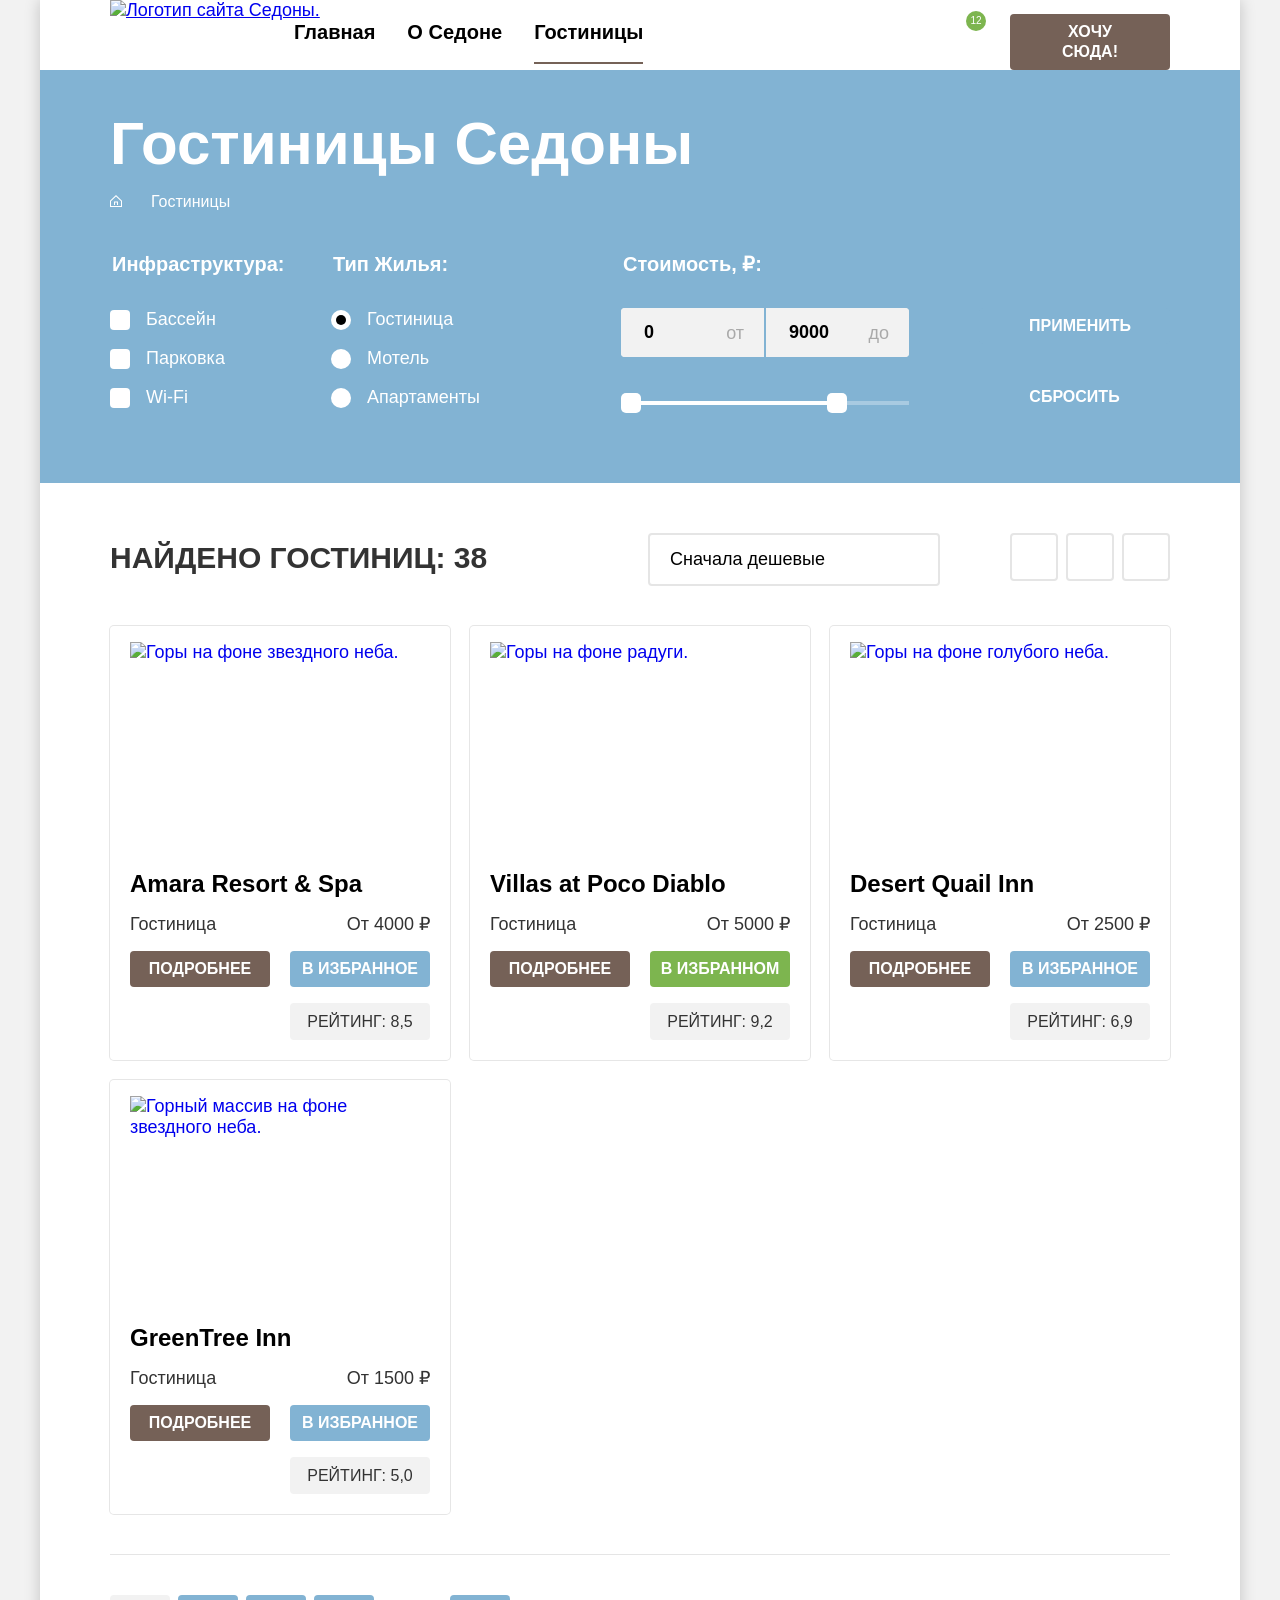
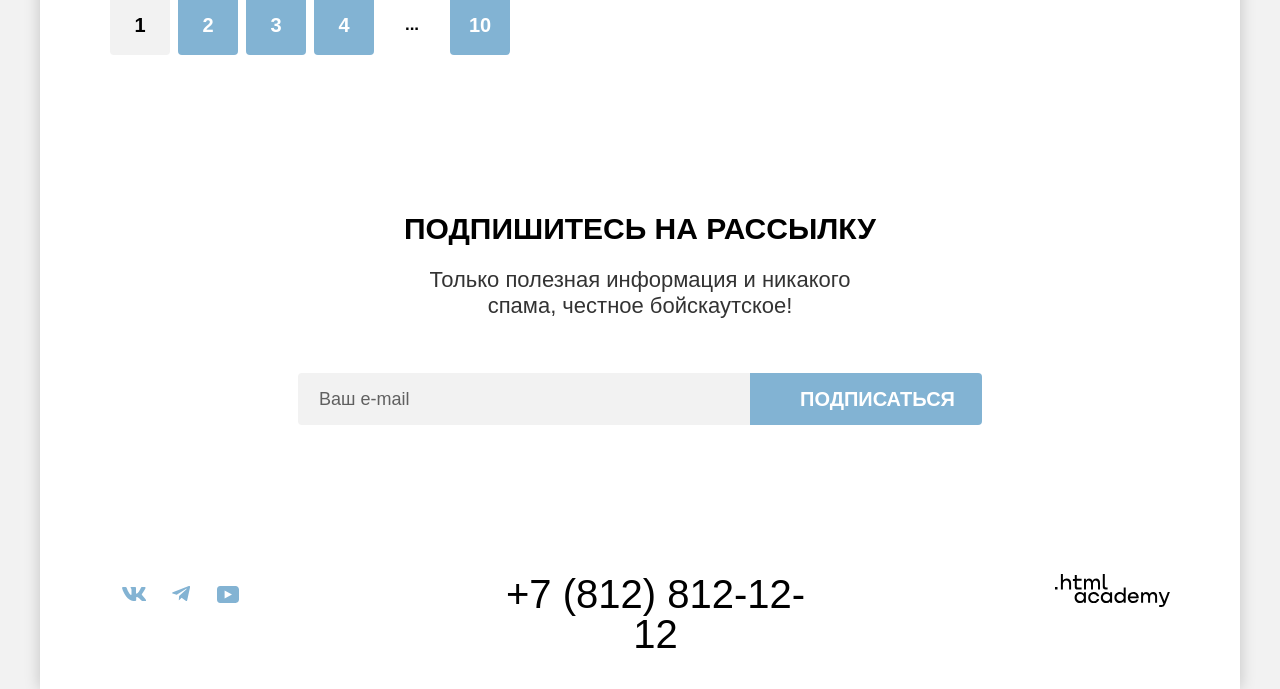
==== catalog.html @ 0b94eb0f "ссылки, правка названия файла" ====
<!DOCTYPE html>
<html lang="ru">

  <head>
    <meta charset="UTF-8">
    <title>Каталог</title>
    <link rel="stylesheet" href="styles/styles.css">
    <link rel="icon" href="favicon.ico">
  </head>

  <body>
    <div class="page-container">
      <header class="page-header">
        <nav class="navigation">
          <a class="navigation-logo" href="index.html">
            <img class="logo" src="images/sedona-logo.svg" alt="Логотип сайта Седоны." width="140" height="70">
          </a>
          <ul class="navigation-list">
            <li class="navigation-item">
              <a class="navigation-link" href="index.html">Главная</a>
            </li>
            <li class="navigation-item">
              <a class="navigation-link" href="#">О Седоне</a>
            </li>
            <li class="navigation-item">
              <a class="navigation-link navigation-link-current">Гостиницы</a>
            </li>
          </ul>
          <ul class="navigation-list navigation-user">
            <li class="navigation-item">
              <a class="navigation-link navigation-link-icon search-icon" href="search.html">
                <span class="visually-hidden">Поиск.</span></a>
            </li>
            <li class="navigation-item">
              <a class="navigation-link navigation-link-icon like-icon" href="like.html">
                <span class="visually-hidden">Избранные отели.</span>
                <span class="like-number">12</span>
              </a>
            </li>
            <li class="navigation-item">
              <a class="navigation-link-button button" href="here.html">Хочу сюда!</a>
            </li>
          </ul>
        </nav>
      </header>
      <main class="main-inner" data-test="main">
        <div class="header-block">
          <div class="header-block-container">
            <header class="inner-header">
              <h1 class="inner-header-title">Гостиницы Седоны</h1>
              <ul class="breadcrumbs-list">
                <li class="breadcrumbs-item">
                  <a class="breadcrumbs-link breadcrumbs-link-index" href="index.html">
                    <svg role="img" aria-label="Вернуться на главную страницу" xmlns="http://www.w3.org/2000/svg"
                      width="12" height="12" fill="none" viewBox="0 0 12 12">
                      <path d="M6 0 0 5.8V12h12V5.8zm5 11H1V6.2l5-4.8 5 4.8z" />
                      <path d="M4 10h1V7.5h2V10h1V6.5H4z" />
                    </svg>
                    <span class="visually-hidden">На главную.</span>
                  </a>
                </li>
                <li class="breadcrumbs-item">
                  <a class="breadcrumbs-link breadcrumbs-link-current">Гостиницы</a>
                </li>
              </ul>
            </header>
            <section class="catalog-hotels" data-test="filter">
              <h2 class="visually-hidden">Фильтры выбора гостиниц.</h2>
              <form class="catalog-hotels-filters" action="https://echo.htmlacademy.ru/" method="get">
                <fieldset class="catalog-filter-group filter-infrastructure">
                  <legend class="catalog-filter-title">Инфраструктура:</legend>
                  <ul class="catalog-filter-list">
                    <li class="catalog-filter-item">
                      <label class="control">
                        <input class="control-input visually-hidden" type="checkbox" name="pool" checked>
                        <span class="control-mark"></span>
                        <span class="control-label">Бассейн</span>
                      </label>
                    </li>
                    <li class="catalog-filter-item">
                      <label class="control">
                        <input class="control-input visually-hidden" type="checkbox" name="parking" checked>
                        <span class="control-mark"></span>
                        <span class="control-label">Парковка</span>
                      </label>
                    </li>
                    <li class="catalog-filter-item">
                      <label class="control">
                        <input class="control-input visually-hidden" type="checkbox" name="wi-fi">
                        <span class="control-mark"></span>
                        <span class="control-label">Wi-Fi</span>
                      </label>
                    </li>
                  </ul>
                </fieldset>
                <fieldset class="catalog-filter-group filter-housing">
                  <legend class="catalog-filter-title">Тип жилья:</legend>
                  <ul class="catalog-filter-list">
                    <li class="catalog-filter-item">
                      <label class="control">
                        <input class="control-input visually-hidden" type="radio" name="type-housing" value="hotel"
                          checked>
                        <span class="control-mark"></span>
                        <span class="control-label">Гостиница</span>
                      </label>
                    </li>
                    <li class="catalog-filter-item">
                      <label class="control">
                        <input class="control-input visually-hidden" type="radio" name="type-housing" value="motel">
                        <span class="control-mark"></span>
                        <span class="control-label">Мотель</span>
                      </label>
                    </li>
                    <li class="catalog-filter-item">
                      <label class="control">
                        <input class="control-input visually-hidden" type="radio" name="type-housing"
                          value="apartments">
                        <span class="control-mark"></span>
                        <span class="control-label">Апартаменты</span>
                      </label>
                    </li>
                  </ul>
                </fieldset>
                <fieldset class="catalog-filter-group filter-price">
                  <legend class="catalog-filter-title">Стоимость, ₽:</legend>
                  <div class="range-wrapper-inputs">
                    <label class="catalog-filter-label catalog-filter-min">
                      <input class="range-input filter-min" type="number" value="0" name="min-price">
                      <span class="catalog-filter-range">от</span>
                    </label>
                    <label class="catalog-filter-label catalog-filter-max">
                      <input class="range-input filter-max" type="number" value="9000" name="max-price">
                      <span class="catalog-filter-range">до</span>
                    </label>
                  </div>
                  <div class="range">
                    <div class="range-scale">
                      <div class="range-bar" style="left: 0; width: 226px">
                        <button class="range-toggle toggle-min" type="button">
                          <span class="visually-hidden">Изменить минимальную цену.</span>
                        </button>
                        <button class="range-toggle toggle-max" type="button">
                          <span class="visually-hidden">Изменить максимальную цену.</span>
                        </button>
                      </div>
                    </div>
                  </div>
                </fieldset>
                <div class="filter-button">
                  <button class="button button-filter-submit" type="submit">Применить</button>
                  <button class="button button-filter-reset" type="reset">Сбросить</button>
                </div>
              </form>
            </section>
          </div>
        </div>
        <section class="sorting-hotels" data-test="catalog">
          <div class="sorting-hotels-container">
            <h2 class="sorting-hotels-title">Найдено гостиниц: 38</h2>
            <div class="select-wrapper">
              <select class="select-control" aria-label="Сортировка">
                <option value="cheap">Сначала дешевые</option>
                <option value="expensive">Сначала дорогие</option>
              </select>
              <span class="select-icon"></span>
            </div>
            <div class="toggle-sorting-container">
              <a class="toggle toggle-tile " href="catalog.html?view=tile">
                <span class="visually-hidden">Показать список в виде плитки.</span>
              </a>
              <a class="toggle toggle-card" href="catalog.html?view=card">
                <span class="visually-hidden">Показать карточки.</span>
              </a>
              <a class="toggle toggle-list" href="catalog.html?view=list">
                <span class="visually-hidden">Показать списком.</span>
              </a>
            </div>
          </div>
          <ul class="sorting-hotels-list">
            <li class="hotels-card">
              <a class="hotel-card-link hotel-card-link-img
              " href="#">
                <img class="hotels-card-img" src="images/catalog/catalog-hotel-1.jpg" alt="Горы на фоне звездного неба."
                  width="300" height="212"></a>
              <a class="hotel-card-link" href="#">
                <h3 class="hotels-card-title">Amara Resort & Spa</h3>
              </a>
              <p class="hotels-card-price">
                <span class="card-hotel">Гостиница</span>
                <span class="card-price">От 4000 ₽</span>
              </p>
              <a class="button hotel-card-link-button" href="#">Подробнее</a>
              <button class="button hotel-card-button" type="button">В избранное</button>
              <p class="stars four-stars" role="img" aria-label="4 звезды">
                <span class="star"></span>
                <span class="star"></span>
                <span class="star"></span>
                <span class="star"></span>
                <span class="visually-hidden">Гостиница 4 звезды.</span>
              </p>
              <p class="raiting-hotels-card-title">
                <span class="raiting-card">Рейтинг: 8,5</span>
              </p>

            </li>
            <li class="hotels-card">
              <a class="hotel-card-link hotel-card-link-img" href="#">
                <img class="hotels-card-img" src="images/catalog/catalog-hotel-2.jpg" alt="Горы на фоне радуги."
                  width="300" height="212"></a>
              <a class="hotel-card-link" href="#">
                <h3 class="hotels-card-title">Villas at Poco Diablo</h3>
              </a>
              <p class="hotels-card-price">
                <span class="card-hotel">Гостиница</span>
                <span class="card-price">От 5000 ₽</span>
              </p>
              <a class="button hotel-card-link-button" href="#">Подробнее</a>
              <button class="button hotel-card-button-like" type="button">В избранном</button>
              <p class="stars four-stars" role="img" aria-label="4 звезды">
                <span class="star"></span>
                <span class="star"></span>
                <span class="star"></span>
                <span class="star"></span>
                <span class="visually-hidden">Гостиница 4 звезды.</span>
              </p>
              <p class="raiting-hotels-card-title">
                <span class="raiting-card">Рейтинг: 9,2</span>
              </p>

            </li>
            <li class="hotels-card">
              <a class="hotel-card-link hotel-card-link-img" href="#">
                <img class="hotels-card-img" src="images/catalog/catalog-hotel-3.jpg" alt="Горы на фоне голубого неба."
                  width="300" height="212"></a>
              <a class="hotel-card-link" href="#">
                <h3 class="hotels-card-title">Desert Quail Inn</h3>
              </a>
              <p class="hotels-card-price">
                <span class="card-hotel">Гостиница</span>
                <span class="card-price">От 2500 ₽</span>
              </p>
              <a class="button hotel-card-link-button" href="#">Подробнее</a>
              <button class="button hotel-card-button" type="button">В избранное</button>
              <p class="stars three-stars" role="img" aria-label="3 звезды">
                <span class="star"></span>
                <span class="star"></span>
                <span class="star"></span>
                <span class="visually-hidden">Гостиница 3 звезды.</span>
              </p>
              <p class="raiting-hotels-card-title">
                <span class="raiting-card">Рейтинг: 6,9</span>
              </p>

            </li>
            <li class="hotels-card">
              <a class="hotel-card-link hotel-card-link-img" href="#">
                <img class="hotels-card-img" src="images/catalog/catalog-hotel-4.jpg" width="300" height="212"
                  alt="Горный массив на фоне звездного неба."></a>
              <a class="hotel-card-link" href="#">
                <h3 class="hotels-card-title">GreenTree Inn</h3>
              </a>
              <p class="hotels-card-price">
                <span class="card-hotel">Гостиница</span>
                <span class="card-price">От 1500 ₽</span>
              </p>
              <a class="button hotel-card-link-button" href="#">Подробнее</a>
              <button class="button hotel-card-button" type="button">В избранное</button>
              <p class="stars two-stars" role="img" aria-label="2 звезды">
                <span class="star"></span>
                <span class="star"></span>
                <span class="visually-hidden">Гостиница 2 звезды.</span>
              </p>
              <p class="raiting-hotels-card-title">
                <span class="raiting-card">Рейтинг: 5,0</span>
              </p>
            </li>
          </ul>
          <div class="line-bottom"></div>
          <ul class="pagination">
            <li class="pagination-item pagination-item-current">
              <a class="pagination-link pagination-link-current">1</a>
            </li>
            <li class="pagination-item">
              <a class="pagination-link" href="#">2</a>
            </li>
            <li class="pagination-item">
              <a class="pagination-link" href="#">3</a>
            </li>
            <li class="pagination-item">
              <a class="pagination-link" href="#">4</a>
            </li>
            <li class="pagination-item pagination-item-more">
              <span class="pagination-link pagination-more">...</span>
            </li>
            <li class="pagination-item">
              <a class="pagination-link" href="#">10</a>
            </li>
          </ul>
        </section>
      </main>
      <footer class="page-footer">
        <section class="newsletter" data-test="subscribe">
          <h2 class="newsletter-title">Подпишитесь на рассылку</h2>
          <p class="newsletter-discription">Только полезная информация и никакого спама, честное бойскаутское!</p>
          <form class="newsletter-form" action="https://echo.htmlacademy.ru/" method="post">
            <label class="visually-hidden" for="newsletter-id">Укажите ваш email. </label>
            <input class="field" type="email" id="newsletter-id" name="newsletter-email" placeholder="Ваш e-mail"
              required>
            <button class="newsletter-button" type="submit">Подписаться</button>
          </form>
        </section>
        <section class="footer-container" data-test="footer">
          <section class="footer-social">
            <h2 class="visually-hidden">Социальные контакты.</h2>
            <ul class="footer-social-list">
              <li class="footer-social-item">
                <a class="button-footer-social" href="https://vk.com/htmlacademy">
                  <svg class="footer-social-icon" aria-hidden="true" focusable="false"
                    xmlns="http://www.w3.org/2000/svg" width="24" height="14" fill="none" viewBox="0 0 24 14">
                    <path fill-rule="evenodd"
                      d="M23.5 1q.3-1-.8-1H20q-1 0-1.1.7S17.6 4 15.7 6q-1 .8-1.3.8T14 6V.9q0-.9-.7-.9H9.2q-.7 0-.7.6c0 .6 1 .8 1 2.5V7q0 1.1-.5 1c-.9 0-3-3.2-4.3-6.9q-.2-1-1.2-1H1q-1 0-.9.7c0 .7.9 4.1 4.1 8.6 2.2 3 5.3 4.7 8 4.7 1.7 0 2-.4 2-1v-2.3q-.1-1 .6-.9c.4 0 1 .2 2.6 1.7 1.8 1.7 2.1 2.5 3.1 2.5H23q1.3 0 1-1.1-.5-1.1-2.3-3L20 8q-.5-.6 0-1.1s3.2-4.4 3.5-6"
                      clip-rule="evenodd" />
                  </svg>
                  <span class="visually-hidden">ВКонтакте.</span>
                </a>
              </li>
              <li class="footer-social-item">
                <a class="button-footer-social" href="https://t.me/htmlacademy">
                  <svg class="footer-social-icon" aria-hidden="true" focusable="false"
                    xmlns="http://www.w3.org/2000/svg" width="18" height="16" fill="none" viewBox="0 0 18 16">
                    <path
                      d="M16.8.1.8 6.2Q-.6 7 .6 7.6l4.1 1.2 9.5-6q1-.2.5.2l-7.6 7-.3 4.2q.5 0 .8-.4l2-2 4.1 3q1.2.8 1.5-.6L18 1.4c.3-1.1-.4-1.6-1.1-1.3" />
                  </svg>
                  <span class="visually-hidden">Телеграм.</span>
                </a>
              </li>
              <li class="footer-social-item">
                <a class="button-footer-social" href="https://www.youtube.com/user/htmlacademyru">
                  <svg class="footer-social-icon" aria-hidden="true" focusable="false"
                    xmlns="http://www.w3.org/2000/svg" width="22" height="17" fill="none" viewBox="0 0 22 17">
                    <path
                      d="M18.6 0H3.2C1.3 0 0 1.6 0 3.4v10c0 2 1.3 3.6 3.2 3.6h15.6c1.7 0 3.2-1.6 3.2-3.4V3.4C21.8 1.6 20.5 0 18.6 0m-11 12.5v-8l7.4 4z" />
                  </svg>
                  <span class="visually-hidden">Ютуб.</span>
                </a>
              </li>
            </ul>
          </section>
          <section class="footer-phone">
            <h2 class="visually-hidden">Телефон.</h2>
            <a class="footer-phone-link" href="tel:+78128121212">+7 (812) 812-12-12</a>
          </section>
          <section class="footer-logo">
            <h2 class="visually-hidden">Cделано в HTML Академии.</h2>
            <a class="footer-logo-link" href="https://htmlacademy.ru/intensive/htmlcss">
              <svg class="footer-logo-icon" role="img" aria-label="Логотип разработчика HTML Academy"
                xmlns="http://www.w3.org/2000/svg" width="115" height="33" fill="none" viewBox="0 0 115 33">
                <path
                  d="M0 12.9v2.6h2.5v-2.6zM11.6 4.5Q9.2 4.6 8 6.2h-.1V0h-2v15.5h2v-5.3c0-2.1 1.3-3.6 3.3-3.6 1.8 0 2.9 1.4 2.9 3.2v5.7h2V9.4c.1-3-1.8-4.9-4.5-4.9M26.6 4.8h-4.8V1.1h-2v3.8h-1.9v2h1.9v6q0 2.6 2.7 2.7h4.1v-2h-3.7q-1 0-1.1-1.1V6.8h4.8zM41.1 4.6q-2.5 0-3.5 2.1h-.1a4 4 0 0 0-3.4-2.1Q32 4.8 31 6.4h-.1V4.8H29v10.6h2V10c0-2 1-3.5 2.6-3.5q2.3.1 2.4 2.6v6.3h2V9.8c0-2.4 1.4-3.3 2.6-3.3q2.3.1 2.4 2.6v6.3h2V8.9c.1-2.5-1.4-4.3-3.9-4.3M47.8 12.7q0 2.6 2.8 2.7h2v-2h-1.7q-1 0-1.1-1.1V0h-2zM28.9 19.7a5 5 0 0 0-3.9-1.8c-3.1 0-5.4 2.3-5.4 5.6s2.3 5.6 5.4 5.6q2.7-.1 3.8-1.9h.1v1.6h2V18.2h-2zm-3.6 7.4a3.5 3.5 0 0 1-3.6-3.6c0-2 1.4-3.6 3.6-3.6s3.6 1.6 3.6 3.6c0 1.9-1.4 3.6-3.6 3.6M44.2 22c-.5-2.4-2.6-4.1-5.4-4.1a5.4 5.4 0 0 0-5.6 5.6c0 3.1 2.2 5.6 5.6 5.6 2.8 0 4.9-1.8 5.4-4.2h-2.1a3.4 3.4 0 0 1-3.3 2.3 3.5 3.5 0 0 1-3.6-3.6c0-2 1.4-3.6 3.6-3.6q2.5.2 3.3 2.2h2.1zM55.1 19.7a5 5 0 0 0-3.9-1.8c-3.1 0-5.4 2.3-5.4 5.6s2.3 5.6 5.4 5.6q2.7-.1 3.8-1.9h.1v1.6h2V18.2h-2zm-3.6 7.4a3.5 3.5 0 0 1-3.6-3.6c0-2 1.4-3.6 3.6-3.6s3.6 1.6 3.6 3.6c0 1.9-1.5 3.6-3.6 3.6M68.7 19.8a5 5 0 0 0-3.9-1.9c-3.1 0-5.4 2.3-5.4 5.6s2.2 5.6 5.4 5.6q2.6-.1 3.8-1.8h.1v1.5h2V13.4h-2zm-3.6 7.3a3.5 3.5 0 0 1-3.6-3.6c0-2 1.4-3.6 3.6-3.6s3.6 1.6 3.6 3.6c-.1 2-1.5 3.6-3.6 3.6M78.3 17.9a5.4 5.4 0 0 0-5.5 5.6c0 3 2.1 5.6 5.5 5.6 2.5 0 4.5-1.3 5.2-3.6h-2.1q-.8 1.6-3 1.6c-1.9 0-3.3-1.3-3.4-2.9h8.8c.2-3.6-2-6.3-5.5-6.3m0 1.9q2.7.1 3.3 2.6h-6.5a3 3 0 0 1 3.2-2.6M98.2 17.9a4 4 0 0 0-3.6 2h-.1q-1-1.9-3.4-2-2.2 0-3.1 1.8v-1.5h-1.9v10.6h2v-5.4q.1-3.2 2.6-3.5 2.3.1 2.4 2.6v6.3h2v-5.6c0-2.4 1.4-3.3 2.6-3.3q2.3.1 2.4 2.6v6.3h2v-6.5c.1-2.6-1.4-4.4-3.9-4.4M109.4 27l-3.6-8.9h-2.2l4.8 11.6q-.3 1.3-1.7 1.2h-2.5v2h2.5q2.6 0 3.5-2.6l4.7-12.2h-2.1z" />
              </svg>
            </a>
          </section>
        </section>
      </footer>
    </div>
  </body>

</html>
---- styles/styles.css ----
@font-face {
  font-family: "PT Sans";
  font-style: normal;
  font-weight: 400;
  src: url("../fonts/ptsans-400.woff2") format("woff2");
  font-display: swap;
}

@font-face {
  font-family: "PT Sans";
  font-style: normal;
  font-weight: 700;
  src: url("../fonts/ptsans-700.woff2") format("woff2");
  font-display: swap;
}

html {
  height: 100%;
}

*,
*::before,
*::after {
  box-sizing: border-box;
}

body {
  min-width: 1280px;
  margin: 0;
  display: flex;
  flex-direction: column;
  min-height: 100%;
  font-family: "PT Sans", sans-serif;
  font-size: 18px;
  line-height: 21px;
  font-style: normal;
  font-weight: 400;
  color: #333333;
  background-color: #f2f2f2;
}

img {
  max-width: 100%;
  object-fit: contain;
}

.visually-hidden {
  position: absolute;
  width: 1px;
  height: 1px;
  margin: -1px;
  padding: 0;
  border: 0;
  clip: rect(0 0 0 0);
  overflow: hidden;
}

.page-container {
  margin: 0 auto;
  width: 1200px;
  box-shadow: 0 0 15px rgba(0, 0, 0, 0.2);
}

.navigation {
  display: flex;
  flex-wrap: wrap;
  width: 100%;
  padding-left: 238px;
}

.page-header-logo {
  width: 140px;
  margin-right: 28px;
}

.navigation-list {
  display: flex;
  flex-wrap: wrap;
  margin: 0;
  padding: 0;
  max-width: 500px;
  list-style-type: none;
}

.navigation-user {
  max-width: 268px;
  margin-left: auto;
  margin-right: 70px;
  justify-content: end;
}

.navigation-link-icon {
  min-height: 64px;
  min-width: 44px;
}

.search-icon {
  background-image: url(../images/icon/search.svg);
  background-repeat: no-repeat;
  background-size: 18px 18px;
  background-position: center;
}

.like-icon {
  background-image: url(../images/icon/heart.svg);
  background-repeat: no-repeat;
  background-size: 20px 20px;
  background-position: center;
  margin-right: 20px;
}

.like-number {
  display: flex;
  flex-wrap: wrap;
  justify-content: center;
  align-items: center;
  font-family: inherit;
  font-size: 10px;
  line-height: 10px;
  font-weight: 400;
  color: #ffffff;
  background-color: #7dB54f;
  border-radius: 10px;
  position: absolute;
  width: 20px;
  height: 20px;
  top: 11px;
  left: 20px;
  text-align: center;
}

.navigation-link-button {
  max-width: 160px;
  font-family: inherit;
  font-size: 16px;
  line-height: 20px;
  text-align: center;
  font-weight: 700;
  text-transform: uppercase;
  background-color: #756157;
  text-decoration: none;
  color: #ffffff;
  margin-top: 14px;
  padding: 8px 34px;
  cursor: pointer;
}

.navigation-link.button:hover {
  background-color: #615048;
}

.navigation-link.button:focus {
  background-color: #615048;
}

.navigation-link.button:active {
  background-color: #756157;
  color: #ffffff4d;
}

.search-button {
  font-family: inherit;
  font-size: 20px;
  line-height: 36px;
  font-weight: 700;
  text-transform: uppercase;
  text-align: center;
  color: #ffffff;
  background-color: #756157;
  border: none;
  border-radius: 4px;
  padding: 8px 50px;
  cursor: pointer;
}

.search-button:hover {
  background-color: #615048;
}

.search-button:focus {
  background-color: #615048;
}

.search-button:active {
  background-color: #756157;
  color: #ffffff4d;
}

.newsletter-form {
  display: flex;
  flex-wrap: wrap;
  justify-content: center;
}

.field {
  width: 452px;
  margin: 0;
  border: none;
  outline: none;
  padding: 14px 20px;
  border-radius: 4px 0 0 4px;
  background: #f2f2f2;
  font-size: 18px;
  font-family: inherit;
  border: 1px solid transparent;
}

.field:active {
  border-color: #f2f2f2;
}

.field::placeholder {
  color: #000000;
  opacity: 60%;
}

.newsletter-button {
  max-width: 232px;
  font-family: inherit;
  font-size: 20px;
  font-weight: 700;
  line-height: 36px;
  text-transform: uppercase;
  text-align: center;
  color: #ffffff;
  background-color: #82b3d3;
  border: none;
  padding: 8px 50px;
  border-radius: 0 4px 4px 0;
  cursor: pointer;
}

.newsletter-button:hover {
  background-color: #68a2ca;
}

.newsletter-button:focus {
  background-color: #68a2ca;
}

.newsletter-button:active {
  color: #ffffff4d;
}

.page-header {
  background-color: #ffffff;
  color: #000000;
  position: relative;
}

.navigation-link {
  display: block;
  padding: 20px 16px;
  color: #000000;
  font-size: 20px;
  line-height: 24px;
  font-weight: 700;
  text-decoration: none;
  position: relative;
}

.navigation-link:hover {
  color: #756257;
}

.navigation-link-current::after {
  content: "";
  display: block;
  background-color: #756257;
  height: 2px;
  background-position: center;
  margin-top: 21px;
  position: absolute;
  bottom: 0;
  left: 16px;
  right: 16px;
}

.navigation-logo {
  position: absolute;
  left: 70px;
}

.navigation-logo:hover {
  opacity: 80%;
}

.main-container {
  flex-grow: 1;
}

.main-index {
  color: #000000;
  background-color: #ffffff;
}

.main-first-screen {
  background-image: url("../images/first-screen.png");
  background-size: 100% auto;
  background-repeat: no-repeat;
  background-color: #756157;
  padding-top: 51px;
  padding-bottom: 82px;
}

.main-first-screen-img {
  display: block;
  margin: 0 auto;
}

.sight-header {
  padding-top: 69px;
  padding-bottom: 90px;
  max-width: 655px;
  margin: 0 auto;
}

.sight-list {
  display: flex;
  flex-wrap: wrap;
  margin: 0;
  padding: 0;
  list-style-type: none;
}

.sight-img {
  display: block;
  object-fit: contain;
}

.sight-text {
  margin: 0 auto;
  max-width: 230px;
}

.sight-item {
  flex-grow: 1;
}


.sight-title {
  font-family: 'PT Sans', sans-serif;
  font-size: 30px;
  font-weight: 700;
  line-height: 36px;
  text-transform: uppercase;
  text-align: center;
  margin: 0;
  padding: 0;
  margin-bottom: 25px;
}

.sight-title-item::after {
  width: 60px;
  height: 2px;
  content: "";
  background-color: #ffffff4d;
  display: block;
  background-position: center;
  margin: 30px auto;
}

.sight-title-item-light::after {
  content: "";
  width: 60px;
  height: 2px;
  background-color: #0000004d;
  display: block;
  background-position: center;
  margin: 30px auto;
}

.sight-discription {
  font-size: 22px;
  line-height: 26px;
  text-align: center;
  margin: 0;
  padding: 0;
}

.sight-title-item {
  font-size: 24px;
  line-height: 28px;
  text-transform: uppercase;
  text-align: center;
  margin: 0 auto;
  padding: 0;
  margin-top: 102px;
  max-width: 230px;
}

.sight-discriptions-item {
  max-width: 230px;
  text-align: center;
  margin: 0 auto;
  margin-bottom: 102px;
}

.sight-discriptions-item-light {
  margin-bottom: 112.5px;
}

.sight-item-dark {
  display: flex;
  flex-wrap: wrap;
  background-color: #82b3d3;
  color: #ffffff;
}

.sight-item-light {
  width: 400px;
  background-color: rgba(131, 179, 211, 0.12);
}

.sight-title-item-light {
  margin-top: 112.5px
}

.sight-item-medium {
  width: 400px;
  background-color: rgba(131, 179, 211, 0.2);
}

.advantages {
  text-align: center;
}

.advantages-header {
  padding-top: 64px;
  padding-bottom: 64px;
  margin: auto;
  max-width: 505px;
}

.advantages-list {
  display: flex;
  flex-wrap: wrap;
  margin: 0;
  padding: 0;
  list-style-type: none;
}

.advantages-title {
  font-family: 'PT Sans', sans-serif;
  font-size: 30px;
  font-weight: 700;
  line-height: 36px;
  text-transform: uppercase;
  margin: 0 auto;
  padding: 0;
  margin-bottom: 20px;
  width: 505px;
}

.advantages-description {
  font-size: 22px;
  line-height: 26px;
  margin: 0;
  padding: 0;
}

.advantages-item-title {
  font-size: 24px;
  line-height: 28px;
  font-weight: 700;
  text-transform: uppercase;
  margin: 0 auto;
  padding: 0;
  margin-bottom: 30px;
  max-width: 230px;
}

.icon-haus::before {
  content: "";
  background-image: url("../images/icon/haus.svg");
  background-repeat: no-repeat;
  background-size: contain;
  background-position: center;
  display: block;
  width: 75px;
  height: 72px;
  margin: 81px auto 30px;
}

.icon-food::before {
  content: "";
  display: block;
  background-image: url("../images/icon/food.svg");
  background-position: center;
  background-repeat: no-repeat;
  background-size: contain;
  width: 74px;
  height: 70px;
  margin: 81px auto 30px;

}

.icon-gift::before {
  content: "";
  display: block;
  background-image: url(../images/icon/gift.svg);
  background-position: center;
  background-size: contain;
  background-repeat: no-repeat;
  width: 64px;
  height: 76px;
  margin: 81px auto 30px;
}

.advantages-item-description {
  margin: 0 auto;
  max-width: 230px;
}

.advantages-item {
  width: 400px;
  padding-bottom: 81px;
  flex-grow: 1;
}

.advantages-item-medium {
  background-color: #f0f6fa;
}

.search {
  text-align: center;
  padding-top: 93px;
  padding-bottom: 96px;
  max-width: 592px;
  margin: 0 auto;
}

.search-title {
  font-family: 'PT Sans', sans-serif;
  font-size: 30px;
  line-height: 36px;
  font-weight: 700;
  text-transform: uppercase;
  margin: 0;
  padding: 0;
  margin-bottom: 20px;
}

.search-description {
  font-size: 22px;
  line-height: 26px;
  margin: 0;
  padding: 0;
  margin-bottom: 54px;
}

.page-footer {
  background-color: #ffffff;
}

.newsletter-first-screen {
  background-color: #756157;
  color: #ffffff;
  background-image: url("../images/subscribe.jpg");
  background-size: cover;
  background-repeat: no-repeat;
  text-align: center;
  padding-top: 96px;
  padding-bottom: 104px;
}

.newsletter {
  text-align: center;
  padding-top: 96px;
  padding-bottom: 104px;
}

.newsletter-title {
  font-family: 'PT Sans', sans-serif;
  font-size: 30px;
  line-height: 36px;
  font-weight: 700;
  text-transform: uppercase;
  color: #000000;
  margin: 0 auto;
  padding: 0;
  margin-bottom: 20px;
  width: 475px;
}

.newsletter-title-first-screen {
  font-size: 30px;
  line-height: 36px;
  font-weight: 700;
  text-transform: uppercase;
  color: #ffffff;
  margin: 0 auto;
  padding: 0;
  margin-bottom: 20px;
  width: 475px;
}

.newsletter-discription {
  font-size: 22px;
  line-height: 26px;
  color: #333333;
  margin: 0 auto;
  padding: 0;
  margin-bottom: 54px;
  width: 475px;
}

.newsletter-discription-first-screen {
  width: 475px;
  font-size: 22px;
  line-height: 26px;
  color: #ffffff;
  margin: 0 auto;
  padding: 0;
  margin-bottom: 54px;
}

.footer-container {
  display: flex;
  flex-wrap: wrap;
  width: 1060px;
  margin: 0 auto;
  justify-content: space-between;
  padding-top: 45px;
  padding-bottom: 35px;
}

.footer-social-list {
  display: flex;
  flex-wrap: wrap;
  margin: 0;
  padding: 0;
  list-style-type: none;
}

.footer-social {
  width: 184px;
  margin-right: 194px;
}

.button-footer-social {
  display: flex;
  flex-wrap: wrap;
  align-items: center;
  justify-content: center;
  min-width: 47px;
  min-height: 40px;

}

.footer-social-icon {
  display: block;
  margin: auto;
  fill: #83b3d3;
}

.button-footer-social:focus .footer-social-icon {
  fill: #68a2ca;
}

.button-footer-social:hover .footer-social-icon {
  fill: #68a2ca;
}

.button-footer-social:active .footer-social-icon {
  fill: #68a2ca4d;
}

.footer-phone {
  width: 335px;
  margin-right: 232px;
}

.footer-logo {
  width: 115px;
}

.footer-phone-link {
  display: block;
  font-family: inherit;
  font-size: 40px;
  line-height: 40px;
  font-weight: 400;
  text-align: center;
  text-transform: uppercase;
  text-decoration: none;
  color: #000000;
}

.footer-phone-link:focus,
.footer-phone-link:hover {
  color: #756157;
}

.footer-phone-link:active {
  color: #7561574d;
}

.footer-logo-link {
  min-width: 115px;
  min-height: 33px;

}

.footer-logo-icon {
  fill: #000000;
}

.footer-logo-link:focus .footer-logo-icon {
  fill: #756157;
}

.footer-logo-link:hover .footer-logo-icon {
  fill: #756157;
}

.footer-logo-link:active .footer-logo-icon {
  fill: #7561574d;
}

.catalog-hotels-filters {
  display: grid;
  grid-template-columns: 151px 220px 288px 191px;
  gap: 70px;
}

.filter-infrastructure {
  border: none;
  margin: 0;
  padding: 0;
}

.filter-housing {
  border: none;
  margin: 0;
  padding: 0;
}

.filter-price {
  border: none;
  margin: 0;
  padding: 0;
}

.filter-button {
  text-align: center;
  cursor: pointer;
  max-width: 191px;
}

.header-block {
  background-color: #82b3d3;
  color: #ffffff;
  background-image: url("../images/inner-header-foto.jpg");
  background-size: cover;
  background-repeat: no-repeat;
  padding-top: 35px;
  padding-bottom: 58px;
}

.header-block-container {
  width: 1060px;
  margin: 0 auto;
}

.inner-header-title {
  font-size: 60px;
  line-height: 78px;
  font-weight: 700;
  margin: 0;
  padding: 0;
  margin-bottom: 8px;
}


.breadcrumbs-list {
  display: flex;
  flex-wrap: wrap;
  margin: 0;
  padding: 0;
  list-style-type: none;
  margin-bottom: 40px;
}

.breadcrumbs-link:not(.breadcrumbs-link-current):hover {
  color: #ffffff99;
}

.breadcrumbs-link:not(.breadcrumbs-link-current):focus {
  color: #ffffff;
}

.breadcrumbs-link:not(.breadcrumbs-link-current):active {
  color: #ffffff4d;
}

.breadcrumbs-link-index {
  min-width: 13px;
  min-height: 15px;
}

.breadcrumbs-link-index svg {
  fill: #ffffff;
}

.breadcrumbs-link-index:hover svg {
  fill: #ffffff99;
}

.breadcrumbs-link-index:focus svg {
  fill: #ffffff;
}

.breadcrumbs-link-index:active svg {
  fill: #ffffff4d;
}

.breadcrumbs-item {
  display: flex;
  flex-wrap: wrap;
  gap: 10px;
  margin-right: 10px;

}

.breadcrumbs-item:not(:last-child)::after {
  content: '';
  display: block;
  width: 8px;
  height: 20px;
  background-image: url("../images/icon/breadcrumbs-arrow.svg");
  background-position: center;
  background-repeat: no-repeat;
  background-size: 8px 20px;
}

.breadcrumbs-link-current {
  color: #ffffff;
  font-size: 16px;
  font-weight: 400;
  text-decoration: none;
}

.catalog-filter-list {
  margin: 0;
  padding: 0;
  list-style-type: none;

}

.catalog-filter-title {
  font-size: 20px;
  line-height: 24px;
  font-weight: 700;
  text-transform: capitalize;
  margin-bottom: 32px;
}

.catalog-filter-item {
  font-size: 18px;
  line-height: 23px;
  font-weight: 400;
  margin-bottom: 16px;
}

.control {
  position: relative;
  padding-left: 36px;
  display: block;
}

.control-mark {
  position: absolute;
  background-color: #ffffff;
  width: 20px;
  height: 20px;
  top: 2px;
  left: 0;
}

.control-input:hover ~ .control-mark,
.control-input:hover ~ .control-label {
  opacity: 60%;
}

.control-input:active ~ .control-mark ~ .control-label {
  opacity: 30%;
}

.control-input:focus ~ .control-mark {
  border: 3px solid rgba(131, 179, 211, 1);
}

.control-input[type="radio"] + .control-mark {
  border-radius: 50%;
}

.control-input[type="checkbox"] + .control-mark {
  border-radius: 4px;
}

.control-input[type="radio"]:checked + .control-mark::after {
  content: '';
  position: absolute;
  width: 10px;
  height: 10px;
  background-color: #000000;
  border-radius: 50%;
  top: 50%;
  left: 50%;
  transform: translateX(-50%) translateY(-50%);
}

.control-input[type="checkbox"]:checked + .control-mark {
  background-image: url(../images/icon/control-mark.svg);
  background-position: center;
  background-repeat: no-repeat;
  background-size: 12px 9px;
}

.range-scale {
  position: relative;
  background-color: rgba(255, 255, 255, 0.3);
  height: 4px;
}

.range-bar {
  position: absolute;
  background-color: #ffffff;
  height: 4px;
}

.range-toggle {
  position: absolute;
  width: 20px;
  height: 20px;
  background-color: #ffffff;
  border-radius: 5px;
  cursor: pointer;
  border: none;
}

.range-toggle:focus {
  border: 3px solid rgba(131, 179, 211, 1);
}

.range-toggle:active {
  border: 2px solid rgba(131, 179, 211, 1);
}

.toggle-min {
  top: -8px;
}

.toggle-max {
  top: -8px;
  right: 0;
}

.range-wrapper-inputs {
  display: flex;
  margin-bottom: 44px;
  gap: 2px;
}

.catalog-filter-label {
  display: flex;
  flex-wrap: wrap;
  justify-content: space-between;
  width: 50%;
  background-color: rgba(242, 242, 242, 1);
  color: rgba(0, 0, 0, 0.3);
  position: relative;

}

.catalog-filter-min {
  border-radius: 4px 0 0 4px;
  overflow: hidden;
}

.catalog-filter-max {
  border-radius: 0 4px 4px 0;
  overflow: hidden;
}

.catalog-filter-range {
  position: absolute;
  top: 50%;
  transform: translateY(-50%);
  right: 20px;
}

.catalog-filter-label:focus {
  border: 3px solid rgba(131, 179, 211, 1);
}

.range-input {
  width: 100%;
  font: inherit;
  font-weight: 700;
  text-align: left;
  background-color: #f2f2f2;
  border: 3px solid #f2f2f2;
  appearance: textfield;
  padding: 11px 40px 11px 20px;
  outline: none;
}

.range-input:focus {
  border-color: #83b3d3;
}

.range-input::-webkit-outer-spin-button,
.range-input::-webkit-inner-spin-button {
  appearance: none;
  margin: 0;
}

.button {
  display: inline-block;
  font-size: 16px;
  line-height: 20px;
  font-weight: 700;
  text-transform: uppercase;
  font-family: inherit;
  padding-bottom: 8px;
  padding-top: 8px;
  border-radius: 4px;
  cursor: pointer;
}

.button-filter-submit {
  width: 100%;
  background-color: #82b3d3;
  color: #ffffff;
  margin-top: 56px;
  margin-bottom: 32px;
  border: none;
  padding: 8px 50px;
  cursor: pointer;
}

.button-filter-submit:hover {
  background-color: #68a2ca;
}

.button-filter-submit:focus {
  background-color: #68a2ca;
}

.button-filter-submit:active {
  color: #ffffff4d;
}

.button-filter-reset {
  width: 100%;
  background: none;
  color: #ffffff;
  border: 3px solid transparent;
  border-radius: 4px;
  cursor: pointer;
}

.button-filter-reset:hover {
  opacity: 60%;
}

.button-filter-reset:focus {
  color: #ffffff;
  border-color: #83b3d3;
}

.button-filter-reset:active {
  color: rgba(255, 255, 255, 0.3);
}

.button-filter-reset:disabled {
  opacity: 10%;
}

.sorting-hotels-container {
  max-width: 1060px;
  margin: 0 auto;
  display: flex;
  margin-bottom: 40px;
  flex-wrap: wrap;
}

.sorting-hotels {
  background-color: #ffffff;
  padding: 50px 70px 60px;
}

.sorting-hotels-list {
  width: 1060px;
  display: flex;
  flex-wrap: wrap;
  padding: 0;
  margin: 0 auto;
  list-style-type: none;
  margin-bottom: 40px;
  gap: 20px;
}

.sorting-hotels-title {
  font-family: 'PT Sans', sans-serif;
  margin: 0;
  padding: 0;
  width: 438px;
  margin-right: 100px;
  font-size: 30px;
  line-height: 36px;
  font-weight: 700;
  text-transform: uppercase;
  padding-top: 7px;
}

.select-wrapper {
  position: relative;
  width: 292px;
  margin-right: 70px;
}

.select-control {
  font-family: 'PT Sans', sans-serif;
  font-size: 18px;
  line-height: 21px;
  font-weight: 400;
  padding-top: 14px;
  padding-bottom: 14px;
  padding-left: 20px;
  background-color: #ffffff;
  min-height: 49px;
  border: 2px solid #e5e5e5;
  border-radius: 4px;
  padding-right: 100px;
  appearance: none;
  width: 100%;
  cursor: pointer;
}

.select-control:hover,
.select-control:focus {
  border-color: #68a2ca;
}

.select-control:disabled,
.select-control:disabled + .select-icon {
  opacity: 30%;
}

.toggle-sorting-container {
  display: flex;
  flex-wrap: wrap;
  column-gap: 8px;
  width: 160px;
  cursor: pointer;
}

.toggle {
  display: block;
  background-repeat: no-repeat;
  background-position: center;
  background-size: 16px 14px;
  width: 48px;
  height: 48px;
  border: 2px solid #e5e5e5;
  border-radius: 4px;
}

.toggle-tile {
  background-image: url("../images/icon/tile.svg");
}

.toggle-card {
  background-image: url("../images/icon/card.svg");
}

.toggle-list {
  background-image: url("../images/icon/list.svg");
}

.toggle:hover {
  border-color: #000000;
}

.toggle:focus {
  border-color: #68a2ca;
}

.toggle:active {
  border-color: #000000;
}

.select-icon {
  position: absolute;
  display: block;
  background-image: url(../images/icon/select-icon.svg);
  background-position: center;
  background-repeat: no-repeat;
  background-size: 12px 8px;
  width: 12px;
  height: 8px;
  top: 50%;
  right: 20px;
  transform: translateY(-50%);
  cursor: pointer;
}


.hotels-card {
  display: grid;
  grid-template-columns: repeat(2, 140px);
  grid-template-rows: 1fr;
  gap: 16px 20px;
  width: 340px;
  box-shadow: 0 0 0 1px #e6e6e6;
  border-radius: 4px;
  padding: 20px;
}

.hotels-card-img {
  display: block;
  object-fit: cover;
}

.hotel-card-wrapper {
  display: grid;
  grid-template-columns: 140px 140px;
  column-gap: 20px;
  row-gap: 16px;
  margin: 0 auto;
}

.hotels-card-title {
  font-size: 24px;
  font-weight: 700;
  line-height: 28px;
  text-decoration: none;
  color: #000000;
  margin: 0;
}

.hotels-card-price {
  grid-column: 1/-1;
  margin: 0;
  display: flex;
  flex-wrap: wrap;
}

.card-hotel {
  width: 140px;
}

.card-price {
  margin-left: auto;
}

.stars {
  margin: 0;
  height: 100%;
  display: flex;
  flex-wrap: wrap;
  gap: 6px;

}

.star {
  display: block;
  height: 100%;
  width: 18px;
  background-image: url(../images/icon/star.svg);
  background-repeat: no-repeat;
  background-size: contain;
  background-position: center;
}


.raiting-card {
  display: block;
  margin-left: auto;
  padding-bottom: 8px;
  padding-top: 9px;
  border-radius: 4px;
}

.hotel-card-button {
  color: #ffffff;
  background-color: #82b3d3;
  border: none;
  cursor: pointer;
}

.hotel-card-button:hover {
  background-color: #68a2ca;
}

.hotel-card-button:focus {
  background-color: #68a2ca;
}

.hotel-card-button:active {
  color: #ffffff4d;
}

.hotel-card-button-like {
  color: #ffffff;
  background-color: #7db54f;
  border: none;
  cursor: pointer;
}

.hotel-card-button-like:hover {
  background-color: #6c9e42;
}

.hotel-card-button-like:focus {
  background-color: #6c9e42;
}

.hotel-card-button-like:active {
  background-color: #7db54f;
  color: #ffffff4d
}

.hotel-card-link {
  text-decoration: none;
  grid-column: 1/-1;
}

.hotel-card-link:hover .hotels-card-title {
  color: #756157;
}

.hotel-card-link:focus .hotels-card-title {
  color: #756157;
}

.hotel-card-link:active .hotels-card-title {
  color: rgb(117, 97, 87, 0.3);
}

.hotel-card-link-img {
  margin: 0 auto;
  margin-top: -4px;
}

.hotel-card-link-button {
  color: #ffffff;
  background-color: #756157;
  text-decoration: none;
  text-align: center;
  padding-bottom: 8px;
  padding-top: 8px;
  border-radius: 4px;
  cursor: pointer;
}

.hotel-card-link-button:hover {
  background-color: #615048;
}

.hotel-card-link-button:focus {
  background-color: #615048;
}

.hotel-card-link-button:active {
  background-color: #756157;
  color: #ffffff4d;
}

.raiting-hotels-card-title {
  margin: 0;
}

.raiting-hotels-card-title span {
  color: #333333;
  background-color: #f2f2f2;
  font-size: 16px;
  line-height: 20px;
  text-transform: uppercase;
  font-weight: 400;
  text-align: center;
}

.line-bottom {
  background-color: #e5e5e5;
  max-width: 1060px;
  margin: 40px auto;
  height: 1px;
  width: 100%;
}

.pagination {
  display: flex;
  width: 1060px;
  margin: 0 auto;
  padding: 0;
  list-style-type: none;
  flex-wrap: wrap;
  gap: 8px;
}

.pagination-item {
  min-width: 60px;
  min-height: 60px;
}

.pagination-link {
  font-size: 20px;
  line-height: 36px;
  font-weight: 700;
  text-align: center;
  text-decoration: none;
  color: #ffffff;
  width: 100%;
  height: 100%;
  display: flex;
  align-items: center;
  justify-content: center;
  flex-wrap: wrap;
  background-color: #82b3d3;
  border-radius: 4px;
  padding-left: 10px;
  padding-right: 10px;
}

.pagination-link:hover {
  background-color: #68a2ca;
}

.pagination-link:focus {
  background-color: #68a2ca;
}

.pagination-link:active {
  background-color: #82b3d3;
  color: #ffffff4d;
}

.pagination-link-current,
.pagination-link-current:hover,
.pagination-link-current:active,
.pagination-link-current:focus {
  color: #000000;
  background-color: #f2f2f2;
  border-radius: 4px;
}

.pagination-more {
  font-size: 17px;
  line-height: 26px;
  background-color: #ffffff;
  color: #000000;
}

.modal-container {
  position: fixed;
  top: 0;
  left: 0;
  display: flex;
  flex-wrap: wrap;
  width: 100%;
  height: 100%;
  background-color: rgba(242, 242, 242, 0.8);
}

.modal-container-close {
  display: none;
}

.modal {
  position: relative;
  margin: auto;
  padding: 64px 70px;
  background-color: #ffffff;
  border-radius: 30px;
}

.modal-search-hotel {
  width: 717px;
}

.modal-content {
  width: 577px;
}

.modal-close-button {
  position: absolute;
  width: 52px;
  height: 52px;
  background-color: #f2f2f2;
  border: 3px solid #f2f2f2;
  border-radius: 50%;
  top: 64px;
  right: 52px;
  cursor: pointer;
}

.modal-close-button::before,
.modal-close-button::after {
  content: "";
  background-color: #000000;
  position: absolute;
  width: 18px;
  height: 2px;
  top: 50%;
  left: 50%;
}

.modal-close-button::before {
  transform: translate(-50%, -50%) rotate(-45deg);
}

.modal-close-button::after {
  transform: translate(-50%, -50%) rotate(45deg);
}

.modal-close-button:hover {
  background-color: #e6e6e6;
  border-color: #e6e6e6;
}

.modal-close-button:focus {
  background-color: #e6e6e6;
  border-color: #83b3d3;
}

.modal-close-button:active.modal-close-button::after,
.modal-close-button:active.modal-close-button::before {
  opacity: 30%;
}

.modal-close-button:active {
  outline: none;
  background-color: #e5e5e5;
  border-color: #e5e5e5;
}

.modal-title {
  margin: 0;
  margin-bottom: 64px;
  text-transform: uppercase;
  font-family: "PT Sans", sans-serif;
  font-size: 30px;
  line-height: 36px;
  font-weight: 700;
  color: #000000;
}

.modal-filter-group {
  border: none;
  margin: 0;
  padding: 0;
  display: grid;
  grid-template-columns: 137px 440px;
}

.date-info {
  grid-column: 2 / 3;
  margin-bottom: 23px;
  font-size: 16px;
  line-height: 21px;
  font-weight: 400;
  max-width: 375px;
  padding-left: 20px;
  padding-right: 20px;
}

.error-date {
  color: #ff5757;
  max-width: 325px;
  padding-right: 20px;
  padding-left: 20px;
}

.label-modal {
  font-size: 20px;
  line-height: 24px;
  color: #000000;
  font-weight: 700;
  text-transform: capitalize;
  margin: 12px 0;
}

.label-number-adults {
  display: flex;
  align-items: center;
  flex-wrap: wrap;
  margin-right: 46px;
}

.label-number-children {
  display: flex;
  flex-wrap: wrap;
  position: relative;
  align-items: center;
}

.wapper-number-input {
  max-width: 110px;
  display: flex;
}

.wrapper-label-number {
  display: flex;
  flex-wrap: wrap;
  grid-column: 1 / 3;
  margin-bottom: 48px;
}

.wapper-number-input-adults {
  margin-right: 88px;
}

.button-modal-form {
  grid-column: 1 / 3;
}

.number-input {
  font-family: "PT Sans", sans-serif;
  font-size: 18px;
  border: none;
  width: 31px;
  box-sizing: border-box;
  background-color: #f2f2f2;
  padding: 14px 10px;
  color: #000000;
  line-height: 20px;
  font-weight: 700;
  -moz-appearance: textfield;
  appearance: textfield;
  text-align: center;
}

.number-input:active,
.number-input:focus {
  outline: none;
}

.number-input::-webkit-outer-spin-button,
.number-input::-webkit-inner-spin-button {
  appearance: none;
  margin: 0;
  padding: 0;
}

.tooltip {
  position: relative;
  margin-left: 10px;
  margin-right: 73px;
}

.tooltip-toggle {
  position: absolute;
  display: block;
  border: none;
  background-color: rgba(131, 179, 211, 1);
  border-radius: 50%;
  padding: 0;
  width: 26px;
  top: 50%;
  transform: translateY(-50%);
}

.tooltip-icon {
  width: 100%;
  height: 100%;
  fill: #ffffff;
  display: block;
}

.tooltip-text {
  background-color: #333333;
  color: #ffffff;
  width: 256px;
  border-radius: 10px;
  font-size: 16px;
  line-height: 20px;
  font-weight: 400;
  text-transform: none;
  display: block;
  padding: 24px 18px 20px 22px;
  position: absolute;
  top: 100%;
  left: 12px;
  transform: translateX(-50%);
  display: none;
}

.tooltip-toggle:hover + .tooltip-text,
.tooltip-toggle:focus + .tooltip-text,
.tooltip-toggle:active + .tooltip-text {
  display: block;
}

.tooltip-text:after {
  content: '';
  background-image: url(../images/modal-icon/triangle.svg);
  width: 19px;
  height: 9px;
  position: absolute;
  top: -9px;
  left: 0;
  right: 0;
  margin-left: auto;
  margin-right: auto;
}

.date-input {
  font-family: "PT Sans", sans-serif;
  padding: 0;
  background-color: #f2f2f2;
  border: 3px solid #f2f2f2;
  padding-left: 17px;
  padding-right: 54px;
  padding-top: 10px;
  padding-bottom: 7px;
  border-radius: 4px;
  margin-bottom: 4px;
  color: #000000;
  line-height: 24px;
  font-weight: 700;
  font-size: 18px;
  width: 100%;
}

.date-input::placeholder {
  color: rgba(0, 0, 0, 0.6);
}

.date-input:hover {
  background-color: #e5e5e5;
  border-color: #e5e5e5;
}

.date-input:focus {
  border-color: #82b3d3;
  outline: none;
}

.minus,
.plus {
  outline: none;
  border: none;
  width: 40px;
  padding: 14px 10px;
  background-color: #f2f2f2;
}

.minus {
  border-radius: 4px 0 0 4px;
}

.plus {
  border-radius: 0 4px 4px 0;
}

.minus svg,
.plus svg {
  fill: rgba(117, 97, 87, 0.3);
}

.minus:hover svg,
.plus:hover svg {
  fill: #000000;
}

.minus:focus svg,
.plus:focus svg {
  border: 3px solid #82b3d3;
  border-radius: 4px;
}

.minus svg:active,
.plus svg:active {
  fill: rgba(117, 97, 87, 0.3);
  border: none;
}


.wrapper-input-date {
  position: relative;
  grid-column: 2 / 3;
}

.date-icon {
  position: absolute;
  display: block;
  width: 20px;
  height: 20px;
  background-image: url("../images/modal-icon/date.svg");
  background-position: center;
  background-repeat: no-repeat;
  background-size: 20px 20px;
  top: 16px;
  right: 22px;
}

.button-modal-form {
  border: none;
  background-color: #82b3d3;
  padding-top: 18px;
  padding-bottom: 18px;
  color: #ffffff;
  font-size: 20px;
  line-height: 24px;
  border-radius: 10px;
  border: 1px solid #82b3d3;
}

.button-modal-form:hover,
.button-modal-form:focus {
  background-color: #68a2ca;
  outline: none;
}

.button-modal-form:active {
  color: rgba(255, 255, 255, 0.3);
}

.search-button:disabled {
  color: #e7e7e7;
  background-color: rgb(117 97 87 / 30%);
}

.search-button:disabled:hover {
  outline: none;
  cursor: default;
  background-color: rgb(117 97 87 / 30%);
}

.newsletter-button:disabled,
.button-filter-submit:disabled {
  color: #e7e7e7;
  background-color: rgb(130 179 211 / 30%);
}

.newsletter-button:disabled:hover,
.button-filter-submit:disabled:hover {
  outline: none;
  background-color: rgb(130 179 211 / 30%);
  cursor: default;
}


.button-disabled,
.button:disabled {
  color: #e7e7e7;
  background-color: rgb(117 97 87 / 57%);
}

.button-disabled:focus,
.button-disabled:hover,
.button:disabled:hover {
  background-color: rgb(117 97 87 / 57%);
  outline: none;
  cursor: default;
}

.field:disabled,
.field:disabled:hover {
  opacity: 50%;
}

.field:invalid {
  box-shadow: none;
}

.field:focus:invalid {
  border: 1px solid #ea5454;
}

.control-input:disabled ~ .control-mark,
.control-input:disabled ~ .control-label {
  opacity: 50%;
}

.pagination-disabled {
  background-color: rgb(117 97 87 / 57%);
}
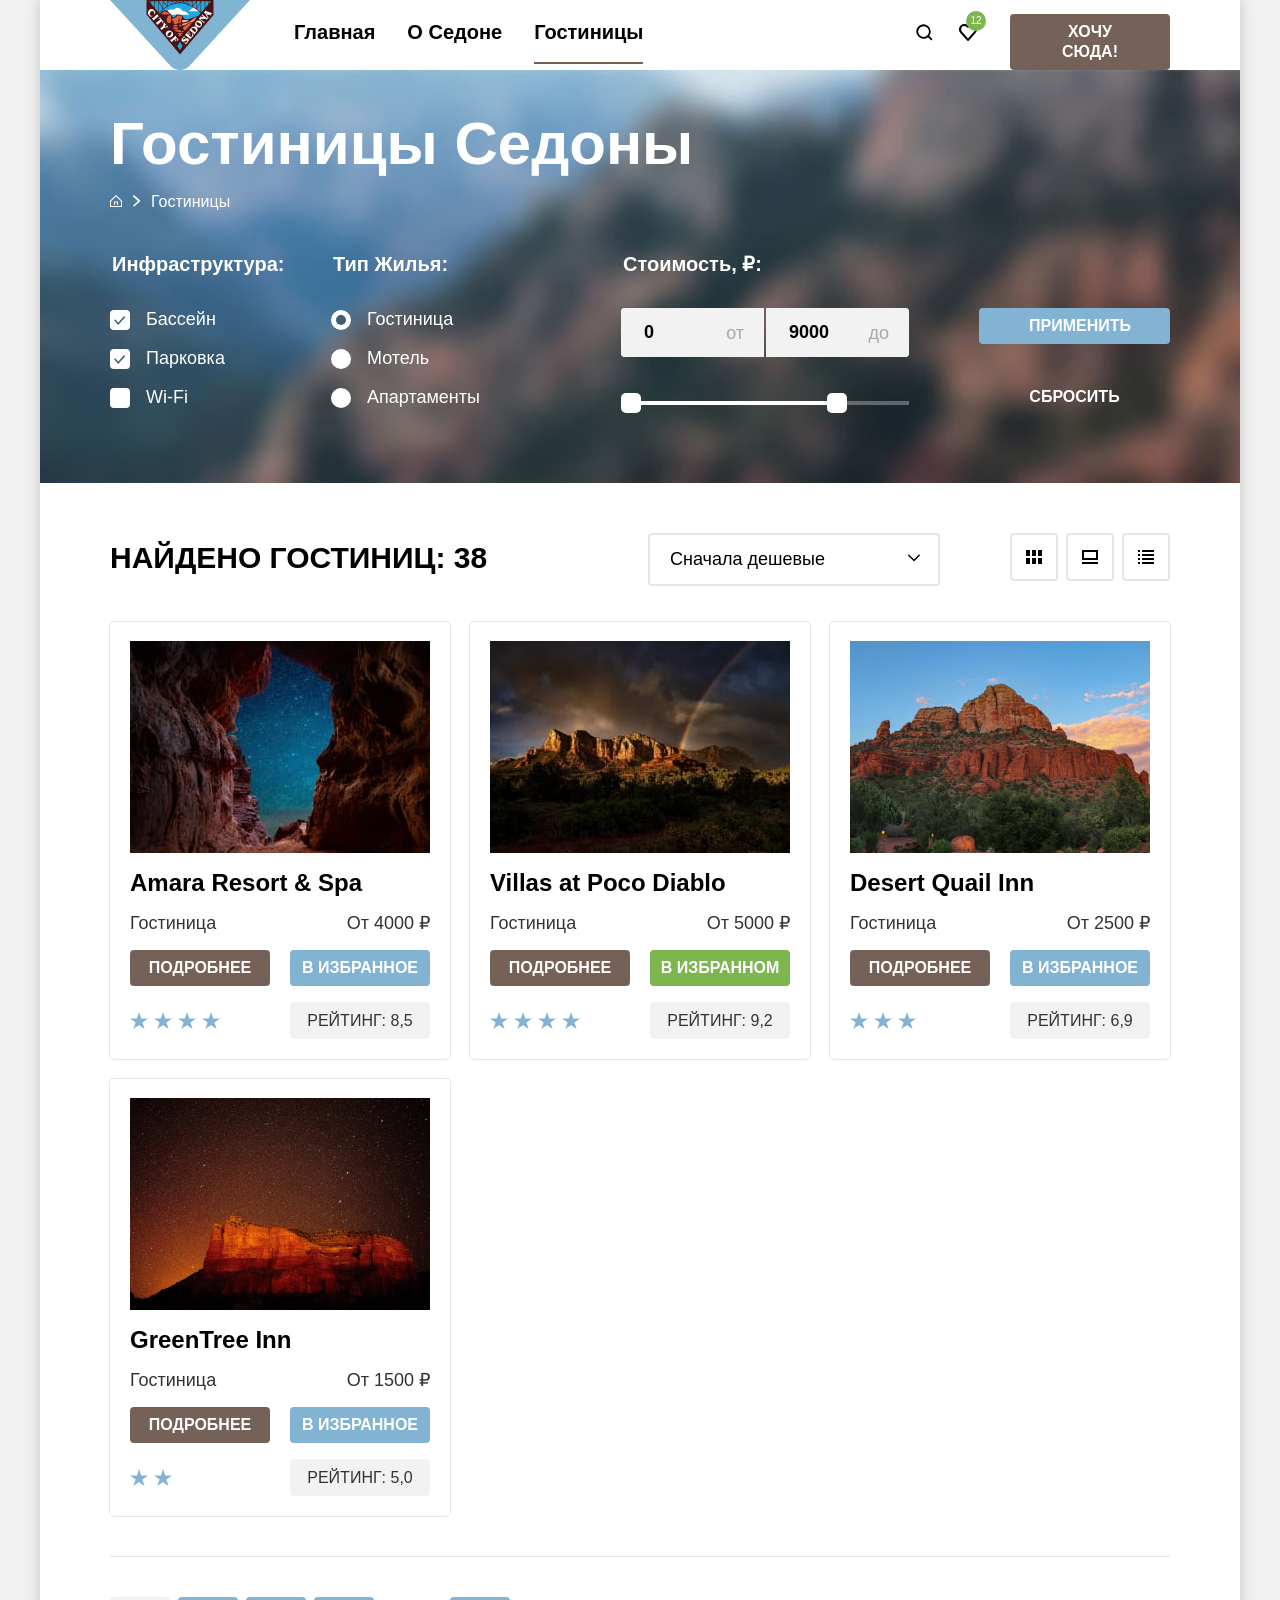
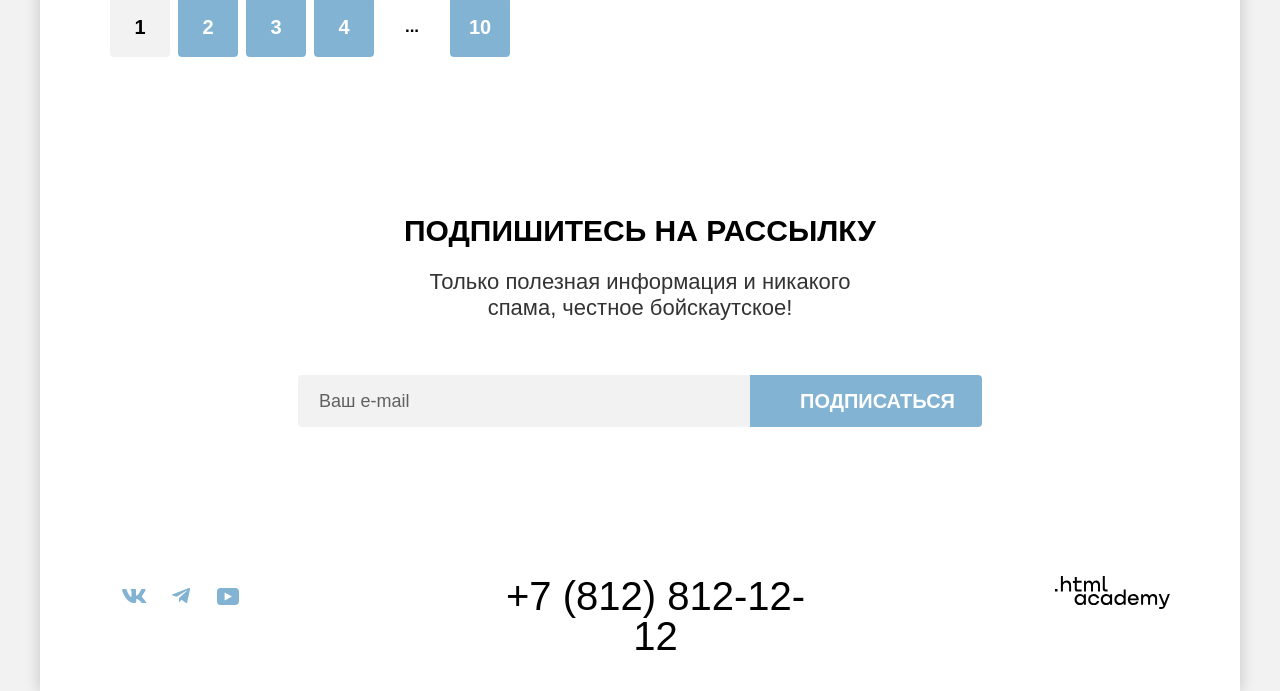
==== commit 9c6cefa3: "Правки по замечаниям после 1 защиты" ====
--- a/catalog.html
+++ b/catalog.html
@@ -13,7 +13,8 @@
       <header class="page-header">
         <nav class="navigation">
           <a class="navigation-logo" href="index.html">
-            <img class="logo" src="images/sedona-logo.svg" alt="Логотип сайта Седоны." width="140" height="70">
+            <img class="logo" src="images/svg-image/sedona-logo.svg" alt="Логотип сайта Седоны." width="140"
+              height="70">
           </a>
           <ul class="navigation-list">
             <li class="navigation-item">
@@ -165,7 +166,7 @@
               <span class="select-icon"></span>
             </div>
             <div class="toggle-sorting-container">
-              <a class="toggle toggle-tile " href="catalog.html?view=tile">
+              <a class="toggle toggle-tile" href="catalog.html?view=tile">
                 <span class="visually-hidden">Показать список в виде плитки.</span>
               </a>
               <a class="toggle toggle-card" href="catalog.html?view=card">
@@ -178,18 +179,14 @@
           </div>
           <ul class="sorting-hotels-list">
             <li class="hotels-card">
-              <a class="hotel-card-link hotel-card-link-img
-              " href="#">
-                <img class="hotels-card-img" src="images/catalog/catalog-hotel-1.jpg" alt="Горы на фоне звездного неба."
-                  width="300" height="212"></a>
-              <a class="hotel-card-link" href="#">
-                <h3 class="hotels-card-title">Amara Resort & Spa</h3>
-              </a>
+              <img class="hotels-card-img" src="images/catalog/hotel-1.jpg" alt="Горы на фоне звездного неба."
+                width="300" height="212">
+              <h3 class="hotels-card-title">Amara Resort & Spa</h3>
               <p class="hotels-card-price">
                 <span class="card-hotel">Гостиница</span>
                 <span class="card-price">От 4000 ₽</span>
               </p>
-              <a class="button hotel-card-link-button" href="#">Подробнее</a>
+              <a class="button hotel-card-link-button" href="amara-resort-spa.html">Подробнее</a>
               <button class="button hotel-card-button" type="button">В избранное</button>
               <p class="stars four-stars" role="img" aria-label="4 звезды">
                 <span class="star"></span>
@@ -204,17 +201,14 @@
 
             </li>
             <li class="hotels-card">
-              <a class="hotel-card-link hotel-card-link-img" href="#">
-                <img class="hotels-card-img" src="images/catalog/catalog-hotel-2.jpg" alt="Горы на фоне радуги."
-                  width="300" height="212"></a>
-              <a class="hotel-card-link" href="#">
+                <img class="hotels-card-img" src="images/catalog/hotel-2.jpg" alt="Горы на фоне радуги." width="300"
+                  height="212">
                 <h3 class="hotels-card-title">Villas at Poco Diablo</h3>
-              </a>
               <p class="hotels-card-price">
                 <span class="card-hotel">Гостиница</span>
                 <span class="card-price">От 5000 ₽</span>
               </p>
-              <a class="button hotel-card-link-button" href="#">Подробнее</a>
+              <a class="button hotel-card-link-button" href="villas-poco-diablo.html">Подробнее</a>
               <button class="button hotel-card-button-like" type="button">В избранном</button>
               <p class="stars four-stars" role="img" aria-label="4 звезды">
                 <span class="star"></span>
@@ -229,17 +223,14 @@
 
             </li>
             <li class="hotels-card">
-              <a class="hotel-card-link hotel-card-link-img" href="#">
-                <img class="hotels-card-img" src="images/catalog/catalog-hotel-3.jpg" alt="Горы на фоне голубого неба."
-                  width="300" height="212"></a>
-              <a class="hotel-card-link" href="#">
+                <img class="hotels-card-img" src="images/catalog/hotel-3.jpg" alt="Горы на фоне голубого неба."
+                  width="300" height="212">
                 <h3 class="hotels-card-title">Desert Quail Inn</h3>
-              </a>
               <p class="hotels-card-price">
                 <span class="card-hotel">Гостиница</span>
                 <span class="card-price">От 2500 ₽</span>
               </p>
-              <a class="button hotel-card-link-button" href="#">Подробнее</a>
+              <a class="button hotel-card-link-button" href="desert-quail-inn.html">Подробнее</a>
               <button class="button hotel-card-button" type="button">В избранное</button>
               <p class="stars three-stars" role="img" aria-label="3 звезды">
                 <span class="star"></span>
@@ -253,17 +244,14 @@
 
             </li>
             <li class="hotels-card">
-              <a class="hotel-card-link hotel-card-link-img" href="#">
-                <img class="hotels-card-img" src="images/catalog/catalog-hotel-4.jpg" width="300" height="212"
-                  alt="Горный массив на фоне звездного неба."></a>
-              <a class="hotel-card-link" href="#">
+                <img class="hotels-card-img" src="images/catalog/hotel-4.jpg" width="300" height="212"
+                  alt="Горный массив на фоне звездного неба.">
                 <h3 class="hotels-card-title">GreenTree Inn</h3>
-              </a>
               <p class="hotels-card-price">
                 <span class="card-hotel">Гостиница</span>
                 <span class="card-price">От 1500 ₽</span>
               </p>
-              <a class="button hotel-card-link-button" href="#">Подробнее</a>
+              <a class="button hotel-card-link-button" href="greentree-inn.html">Подробнее</a>
               <button class="button hotel-card-button" type="button">В избранное</button>
               <p class="stars two-stars" role="img" aria-label="2 звезды">
                 <span class="star"></span>
--- a/styles/styles.css
+++ b/styles/styles.css
@@ -95,14 +95,14 @@
 }
 
 .search-icon {
-  background-image: url(../images/icon/search.svg);
+  background-image: url(../images/icons/search.svg);
   background-repeat: no-repeat;
   background-size: 18px 18px;
   background-position: center;
 }
 
 .like-icon {
-  background-image: url(../images/icon/heart.svg);
+  background-image: url(../images/icons/heart.svg);
   background-repeat: no-repeat;
   background-size: 20px 20px;
   background-position: center;
@@ -145,15 +145,15 @@
   cursor: pointer;
 }
 
-.navigation-link.button:hover {
+.navigation-link-button:hover {
   background-color: #615048;
 }
 
-.navigation-link.button:focus {
+.navigation-link-button:focus {
   background-color: #615048;
 }
 
-.navigation-link.button:active {
+.navigation-link-button:active {
   background-color: #756157;
   color: #ffffff4d;
 }
@@ -281,10 +281,6 @@
   left: 70px;
 }
 
-.navigation-logo:hover {
-  opacity: 80%;
-}
-
 .main-container {
   flex-grow: 1;
 }
@@ -295,7 +291,7 @@
 }
 
 .main-first-screen {
-  background-image: url("../images/first-screen.png");
+  background-image: url("../images/main/first-screen.png");
   background-size: 100% auto;
   background-repeat: no-repeat;
   background-color: #756157;
@@ -472,7 +468,7 @@
 
 .icon-haus::before {
   content: "";
-  background-image: url("../images/icon/haus.svg");
+  background-image: url("../images/icons/haus.svg");
   background-repeat: no-repeat;
   background-size: contain;
   background-position: center;
@@ -485,7 +481,7 @@
 .icon-food::before {
   content: "";
   display: block;
-  background-image: url("../images/icon/food.svg");
+  background-image: url("../images/icons/food.svg");
   background-position: center;
   background-repeat: no-repeat;
   background-size: contain;
@@ -498,7 +494,7 @@
 .icon-gift::before {
   content: "";
   display: block;
-  background-image: url(../images/icon/gift.svg);
+  background-image: url(../images/icons/gift.svg);
   background-position: center;
   background-size: contain;
   background-repeat: no-repeat;
@@ -556,7 +552,7 @@
 .newsletter-first-screen {
   background-color: #756157;
   color: #ffffff;
-  background-image: url("../images/subscribe.jpg");
+  background-image: url("../images/main/subscribe.jpg");
   background-size: cover;
   background-repeat: no-repeat;
   text-align: center;
@@ -751,7 +747,7 @@
 .header-block {
   background-color: #82b3d3;
   color: #ffffff;
-  background-image: url("../images/inner-header-foto.jpg");
+  background-image: url("../images/catalog/inner-header-foto.jpg");
   background-size: cover;
   background-repeat: no-repeat;
   padding-top: 35px;
@@ -828,7 +824,7 @@
   display: block;
   width: 8px;
   height: 20px;
-  background-image: url("../images/icon/breadcrumbs-arrow.svg");
+  background-image: url("../images/icons/breadcrumbs-arrow.svg");
   background-position: center;
   background-repeat: no-repeat;
   background-size: 8px 20px;
@@ -883,12 +879,13 @@
   opacity: 60%;
 }
 
-.control-input:active ~ .control-mark ~ .control-label {
+.control-input:hover ~ .control-mark,
+.control-input:hover ~ .control-label {
   opacity: 30%;
 }
 
 .control-input:focus ~ .control-mark {
-  border: 3px solid rgba(131, 179, 211, 1);
+  border: 3px solid #83b3d3;
 }
 
 .control-input[type="radio"] + .control-mark {
@@ -904,7 +901,7 @@
   position: absolute;
   width: 10px;
   height: 10px;
-  background-color: #000000;
+  background-color: #3f5e72;
   border-radius: 50%;
   top: 50%;
   left: 50%;
@@ -912,7 +909,7 @@
 }
 
 .control-input[type="checkbox"]:checked + .control-mark {
-  background-image: url(../images/icon/control-mark.svg);
+  background-image: url(../images/icons/control-mark.svg);
   background-position: center;
   background-repeat: no-repeat;
   background-size: 12px 9px;
@@ -941,11 +938,15 @@
 }
 
 .range-toggle:focus {
-  border: 3px solid rgba(131, 179, 211, 1);
+  border: 3px solid #82b3d3;
+}
+
+.range-toggle:focus-visible {
+  outline: none;
 }
 
 .range-toggle:active {
-  border: 2px solid rgba(131, 179, 211, 1);
+  border: 2px solid #83b3d3;
 }
 
 .toggle-min {
@@ -968,7 +969,7 @@
   flex-wrap: wrap;
   justify-content: space-between;
   width: 50%;
-  background-color: rgba(242, 242, 242, 1);
+  background-color: #f2f2f2;
   color: rgba(0, 0, 0, 0.3);
   position: relative;
 
@@ -992,7 +993,7 @@
 }
 
 .catalog-filter-label:focus {
-  border: 3px solid rgba(131, 179, 211, 1);
+  border: 3px solid #83b3d3;
 }
 
 .range-input {
@@ -1070,7 +1071,9 @@
   color: #ffffff;
   border-color: #83b3d3;
 }
-
+.button-filter-reset:focus-visible {
+  outline: none;
+}
 .button-filter-reset:active {
   color: rgba(255, 255, 255, 0.3);
 }
@@ -1105,6 +1108,7 @@
 
 .sorting-hotels-title {
   font-family: 'PT Sans', sans-serif;
+  color: #000000;
   margin: 0;
   padding: 0;
   width: 438px;
@@ -1119,6 +1123,7 @@
 .select-wrapper {
   position: relative;
   width: 292px;
+  max-height: 49px;
   margin-right: 70px;
 }
 
@@ -1145,6 +1150,9 @@
   border-color: #68a2ca;
 }
 
+.select-control:focus-visible {
+  outline: none;
+}
 .select-control:disabled,
 .select-control:disabled + .select-icon {
   opacity: 30%;
@@ -1170,15 +1178,15 @@
 }
 
 .toggle-tile {
-  background-image: url("../images/icon/tile.svg");
+  background-image: url("../images/icons/tile.svg");
 }
 
 .toggle-card {
-  background-image: url("../images/icon/card.svg");
+  background-image: url("../images/icons/card.svg");
 }
 
 .toggle-list {
-  background-image: url("../images/icon/list.svg");
+  background-image: url("../images/icons/list.svg");
 }
 
 .toggle:hover {
@@ -1188,7 +1196,9 @@
 .toggle:focus {
   border-color: #68a2ca;
 }
-
+.toggle:focus-visible {
+  outline: none;
+}
 .toggle:active {
   border-color: #000000;
 }
@@ -1196,7 +1206,7 @@
 .select-icon {
   position: absolute;
   display: block;
-  background-image: url(../images/icon/select-icon.svg);
+  background-image: url(../images/icons/select-icon.svg);
   background-position: center;
   background-repeat: no-repeat;
   background-size: 12px 8px;
@@ -1223,6 +1233,9 @@
 .hotels-card-img {
   display: block;
   object-fit: cover;
+  grid-column: 1/-1;
+  margin: 0 auto;
+  margin-top: -1px;
 }
 
 .hotel-card-wrapper {
@@ -1240,6 +1253,7 @@
   text-decoration: none;
   color: #000000;
   margin: 0;
+  grid-column: 1/-1;
 }
 
 .hotels-card-price {
@@ -1270,7 +1284,7 @@
   display: block;
   height: 100%;
   width: 18px;
-  background-image: url(../images/icon/star.svg);
+  background-image: url(../images/icons/star.svg);
   background-repeat: no-repeat;
   background-size: contain;
   background-position: center;
@@ -1322,28 +1336,6 @@
 .hotel-card-button-like:active {
   background-color: #7db54f;
   color: #ffffff4d
-}
-
-.hotel-card-link {
-  text-decoration: none;
-  grid-column: 1/-1;
-}
-
-.hotel-card-link:hover .hotels-card-title {
-  color: #756157;
-}
-
-.hotel-card-link:focus .hotels-card-title {
-  color: #756157;
-}
-
-.hotel-card-link:active .hotels-card-title {
-  color: rgb(117, 97, 87, 0.3);
-}
-
-.hotel-card-link-img {
-  margin: 0 auto;
-  margin-top: -4px;
 }
 
 .hotel-card-link-button {
@@ -1448,7 +1440,10 @@
   border-radius: 4px;
 }
 
-.pagination-more {
+.pagination-more,
+.pagination-more:hover,
+.pagination-more:active,
+.pagination-more:focus {
   font-size: 17px;
   line-height: 26px;
   background-color: #ffffff;
@@ -1656,7 +1651,7 @@
   position: absolute;
   display: block;
   border: none;
-  background-color: rgba(131, 179, 211, 1);
+  background-color: #83b3d3;
   border-radius: 50%;
   padding: 0;
   width: 26px;
@@ -1697,7 +1692,7 @@
 
 .tooltip-text:after {
   content: '';
-  background-image: url(../images/modal-icon/triangle.svg);
+  background-image: url(../images/icons/triangle.svg);
   width: 19px;
   height: 9px;
   position: absolute;
@@ -1771,6 +1766,7 @@
 .plus:focus svg {
   border: 3px solid #82b3d3;
   border-radius: 4px;
+  fill: #000000;
 }
 
 .minus svg:active,
@@ -1790,12 +1786,13 @@
   display: block;
   width: 20px;
   height: 20px;
-  background-image: url("../images/modal-icon/date.svg");
+  background-image: url("../images/icons/date.svg");
   background-position: center;
   background-repeat: no-repeat;
   background-size: 20px 20px;
   top: 16px;
   right: 22px;
+  pointer-events: none;
 }
 
 .button-modal-form {
@@ -1864,14 +1861,6 @@
   opacity: 50%;
 }
 
-.field:invalid {
-  box-shadow: none;
-}
-
-.field:focus:invalid {
-  border: 1px solid #ea5454;
-}
-
 .control-input:disabled ~ .control-mark,
 .control-input:disabled ~ .control-label {
   opacity: 50%;
@@ -1880,3 +1869,11 @@
 .pagination-disabled {
   background-color: rgb(117 97 87 / 57%);
 }
+
+:focus {
+  outline: none;
+}
+
+:focus-visible {
+  outline: 2px solid #2b78b5;
+}
